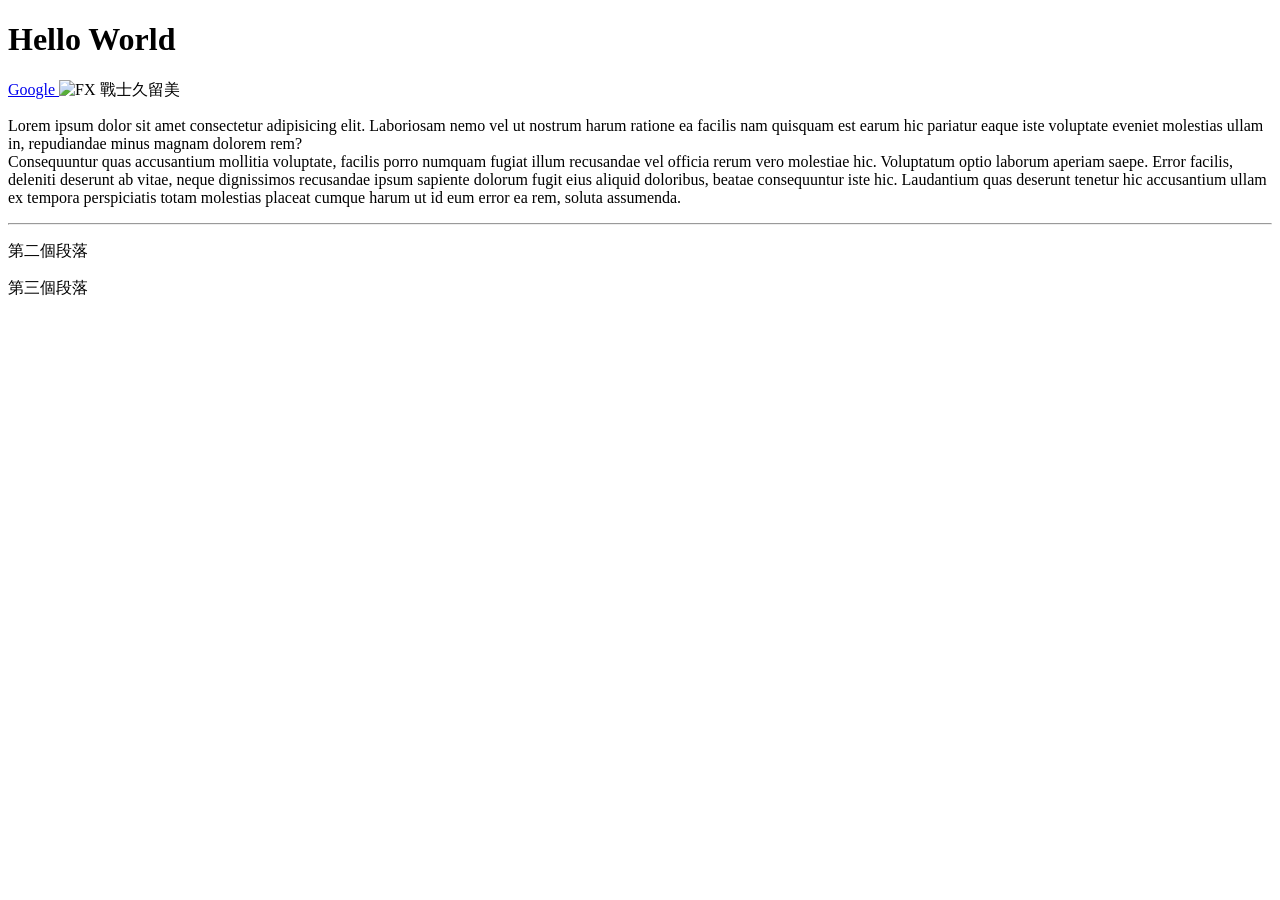
==== index.html @ 66f6ef9d "1.6 p 段落內使用 <br />" ====
<!doctype html>
<html lang="zh-TW">
  <head>
    <meta charset="UTF-8" />
    <meta name="viewport" content="width=device-width, initial-scale=1.0" />
    <title>我的履歷</title>
  </head>
  <body>
    <h1>Hello World</h1>
    <a href="https://www.google.com" target="_blank"> Google </a>
    <img
      title="FX 戰士久留美"
      alt="FX 戰士久留美"
      src="https://thumb.wikimedia.org/wikipedia/commons/thumb/c/c0/FX_Fighter_Kurumi-chan_Animation_logo.svg/250px-FX_Fighter_Kurumi-chan_Animation_logo.svg.png?utm_source=zh.wikipedia.org&utm_campaign=parser&utm_content=thumbnail"
    />
    <p>
      Lorem ipsum dolor sit amet consectetur adipisicing elit. Laboriosam nemo
      vel ut nostrum harum ratione ea facilis nam quisquam est earum hic
      pariatur eaque iste voluptate eveniet molestias ullam in, repudiandae
      minus magnam dolorem rem?<br />
      Consequuntur quas accusantium mollitia voluptate, facilis porro numquam
      fugiat illum recusandae vel officia rerum vero molestiae hic. Voluptatum
      optio laborum aperiam saepe. Error facilis, deleniti deserunt ab vitae,
      neque dignissimos recusandae ipsum sapiente dolorum fugit eius aliquid
      doloribus, beatae consequuntur iste hic. Laudantium quas deserunt tenetur
      hic accusantium ullam ex tempora perspiciatis totam molestias placeat
      cumque harum ut id eum error ea rem, soluta assumenda.
    </p>
    <hr />
    <p>第二個段落</p>
    <p>第三個段落</p>
  </body>
</html>
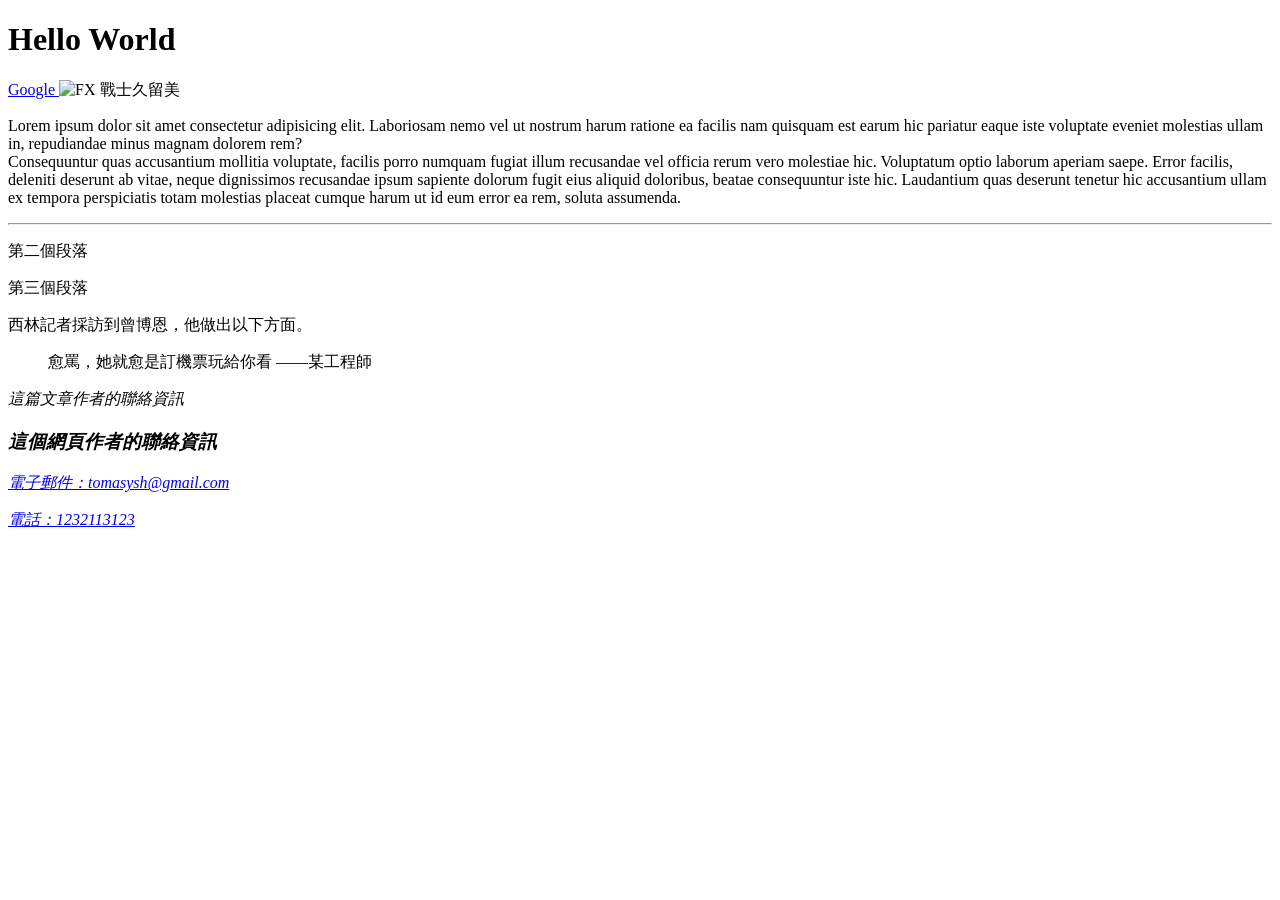
==== commit 33456f4e: "1.7: 加上 address (最接近的 body or article 標籤作者的聯絡資訊)" ====
--- a/index.html
+++ b/index.html
@@ -29,5 +29,21 @@
     <hr />
     <p>第二個段落</p>
     <p>第三個段落</p>
+    <article>
+      西林記者採訪到曾博恩，他做出以下方面。
+      <blockquote
+        cite="https://www.msn.com/zh-tw/news/other/%E4%B8%8D%E5%8F%AA2800%E8%90%AC-%E6%97%85%E9%81%8A%E8%B2%BB-%E5%B7%A5%E7%A8%8B%E5%B8%AB%E8%A9%A6%E7%AE%97-%E9%A4%8A%E5%BE%90%E4%BD%B3%E9%9D%925%E5%B9%B4-%E7%B8%BD%E8%8A%B1%E8%B2%BB-%E8%AB%8B%E8%BE%AD%E5%83%91%E5%A7%94%E6%9C%83%E4%BA%8B%E6%83%85%E9%82%84%E6%B2%92%E5%AE%8C/ar-AA2elQPJ?ocid=msedgntp&pc=U531&cvid=6ad1b9d8d821412d969d50e1b9ef2895&ei=14"
+      >
+        愈罵，她就愈是訂機票玩給你看 ——某工程師
+      </blockquote>
+      <address>這篇文章作者的聯絡資訊</address>
+    </article>
+    <address>
+      <h3>這個網頁作者的聯絡資訊</h3>
+      <p>
+        <a href="mailto:tomasysh@gmail.clom">電子郵件：tomasysh@gmail.com</a>
+      </p>
+      <p><a href="tel:+12321321321">電話：1232113123</a></p>
+    </address>
   </body>
 </html>
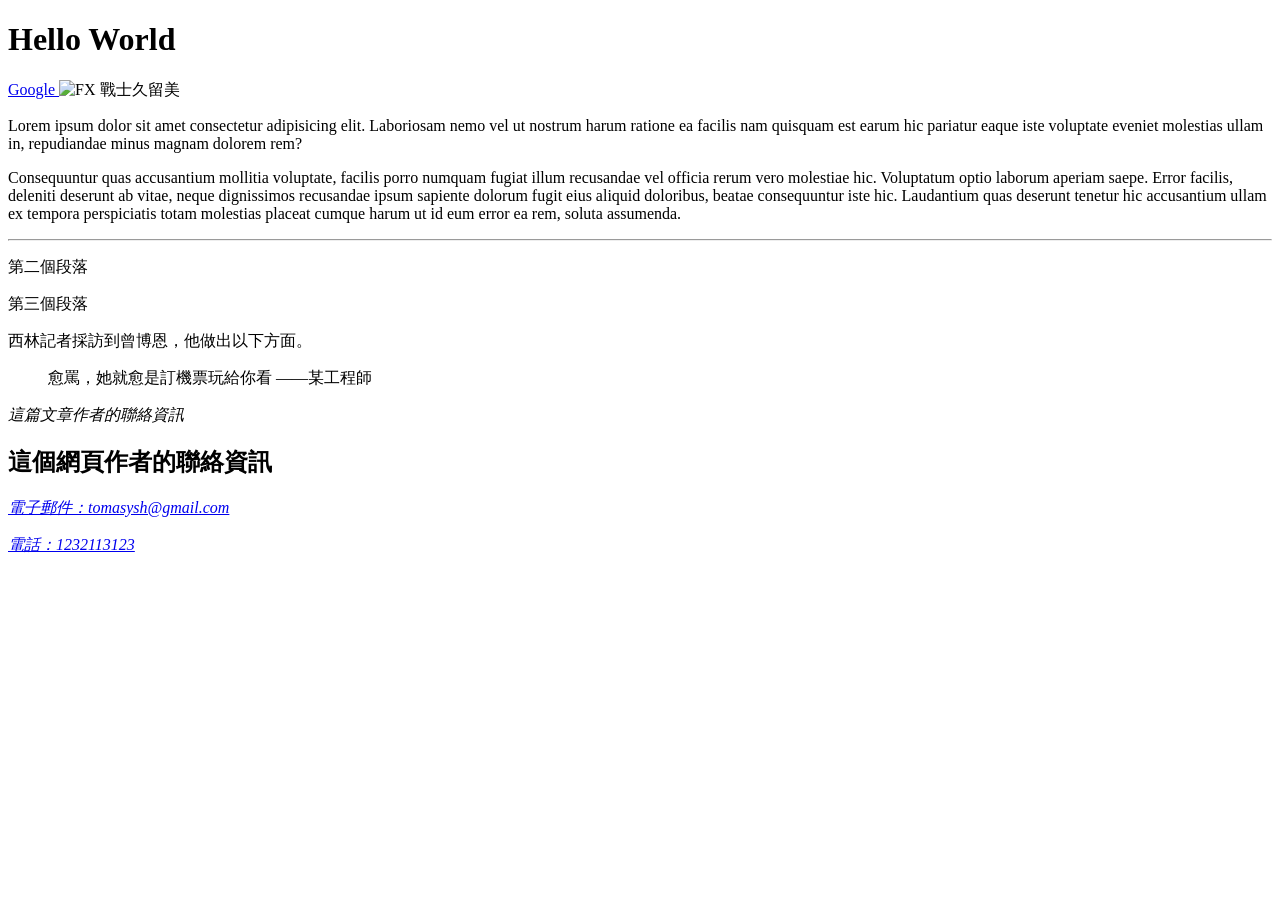
==== commit f6042320: "1.9 codex 幫我加上 header, main, footer" ====
--- a/index.html
+++ b/index.html
@@ -6,44 +6,52 @@
     <title>我的履歷</title>
   </head>
   <body>
-    <h1>Hello World</h1>
-    <a href="https://www.google.com" target="_blank"> Google </a>
-    <img
-      title="FX 戰士久留美"
-      alt="FX 戰士久留美"
-      src="https://thumb.wikimedia.org/wikipedia/commons/thumb/c/c0/FX_Fighter_Kurumi-chan_Animation_logo.svg/250px-FX_Fighter_Kurumi-chan_Animation_logo.svg.png?utm_source=zh.wikipedia.org&utm_campaign=parser&utm_content=thumbnail"
-    />
-    <p>
-      Lorem ipsum dolor sit amet consectetur adipisicing elit. Laboriosam nemo
-      vel ut nostrum harum ratione ea facilis nam quisquam est earum hic
-      pariatur eaque iste voluptate eveniet molestias ullam in, repudiandae
-      minus magnam dolorem rem?<br />
-      Consequuntur quas accusantium mollitia voluptate, facilis porro numquam
-      fugiat illum recusandae vel officia rerum vero molestiae hic. Voluptatum
-      optio laborum aperiam saepe. Error facilis, deleniti deserunt ab vitae,
-      neque dignissimos recusandae ipsum sapiente dolorum fugit eius aliquid
-      doloribus, beatae consequuntur iste hic. Laudantium quas deserunt tenetur
-      hic accusantium ullam ex tempora perspiciatis totam molestias placeat
-      cumque harum ut id eum error ea rem, soluta assumenda.
-    </p>
-    <hr />
-    <p>第二個段落</p>
-    <p>第三個段落</p>
-    <article>
-      西林記者採訪到曾博恩，他做出以下方面。
-      <blockquote
-        cite="https://www.msn.com/zh-tw/news/other/%E4%B8%8D%E5%8F%AA2800%E8%90%AC-%E6%97%85%E9%81%8A%E8%B2%BB-%E5%B7%A5%E7%A8%8B%E5%B8%AB%E8%A9%A6%E7%AE%97-%E9%A4%8A%E5%BE%90%E4%BD%B3%E9%9D%925%E5%B9%B4-%E7%B8%BD%E8%8A%B1%E8%B2%BB-%E8%AB%8B%E8%BE%AD%E5%83%91%E5%A7%94%E6%9C%83%E4%BA%8B%E6%83%85%E9%82%84%E6%B2%92%E5%AE%8C/ar-AA2elQPJ?ocid=msedgntp&pc=U531&cvid=6ad1b9d8d821412d969d50e1b9ef2895&ei=14"
-      >
-        愈罵，她就愈是訂機票玩給你看 ——某工程師
-      </blockquote>
-      <address>這篇文章作者的聯絡資訊</address>
-    </article>
-    <address>
-      <h3>這個網頁作者的聯絡資訊</h3>
+    <header>
+      <h1>Hello World</h1>
+    </header>
+    <main>
+      <a href="https://www.google.com" target="_blank"> Google </a>
+      <img
+        title="FX 戰士久留美"
+        alt="FX 戰士久留美"
+        src="https://thumb.wikimedia.org/wikipedia/commons/thumb/c/c0/FX_Fighter_Kurumi-chan_Animation_logo.svg/250px-FX_Fighter_Kurumi-chan_Animation_logo.svg.png?utm_source=zh.wikipedia.org&utm_campaign=parser&utm_content=thumbnail"
+      />
       <p>
-        <a href="mailto:tomasysh@gmail.clom">電子郵件：tomasysh@gmail.com</a>
+        Lorem ipsum dolor sit amet consectetur adipisicing elit. Laboriosam nemo
+        vel ut nostrum harum ratione ea facilis nam quisquam est earum hic
+        pariatur eaque iste voluptate eveniet molestias ullam in, repudiandae
+        minus magnam dolorem rem?
       </p>
-      <p><a href="tel:+12321321321">電話：1232113123</a></p>
-    </address>
+      <p>
+        Consequuntur quas accusantium mollitia voluptate, facilis porro numquam
+        fugiat illum recusandae vel officia rerum vero molestiae hic. Voluptatum
+        optio laborum aperiam saepe. Error facilis, deleniti deserunt ab vitae,
+        neque dignissimos recusandae ipsum sapiente dolorum fugit eius aliquid
+        doloribus, beatae consequuntur iste hic. Laudantium quas deserunt tenetur
+        hic accusantium ullam ex tempora perspiciatis totam molestias placeat
+        cumque harum ut id eum error ea rem, soluta assumenda.
+      </p>
+      <hr />
+      <p>第二個段落</p>
+      <p>第三個段落</p>
+      <article>
+        <p>西林記者採訪到曾博恩，他做出以下方面。</p>
+        <blockquote
+          cite="https://www.msn.com/zh-tw/news/other/%E4%B8%8D%E5%8F%AA2800%E8%90%AC-%E6%97%85%E9%81%8A%E8%B2%BB-%E5%B7%A5%E7%A8%8B%E5%B8%AB%E8%A9%A6%E7%AE%97-%E9%A4%8A%E5%BE%90%E4%BD%B3%E9%9D%925%E5%B9%B4-%E7%B8%BD%E8%8A%B1%E8%B2%BB-%E8%AB%8B%E8%BE%AD%E5%83%91%E5%A7%94%E6%9C%83%E4%BA%8B%E6%83%85%E9%82%84%E6%B2%92%E5%AE%8C/ar-AA2elQPJ?ocid=msedgntp&pc=U531&cvid=6ad1b9d8d821412d969d50e1b9ef2895&ei=14"
+        >
+          <p>愈罵，她就愈是訂機票玩給你看 ——某工程師</p>
+        </blockquote>
+        <address>這篇文章作者的聯絡資訊</address>
+      </article>
+    </main>
+    <footer>
+      <h2>這個網頁作者的聯絡資訊</h2>
+      <address>
+        <p>
+          <a href="mailto:tomasysh@gmail.com">電子郵件：tomasysh@gmail.com</a>
+        </p>
+        <p><a href="tel:+12321321321">電話：1232113123</a></p>
+      </address>
+    </footer>
   </body>
 </html>
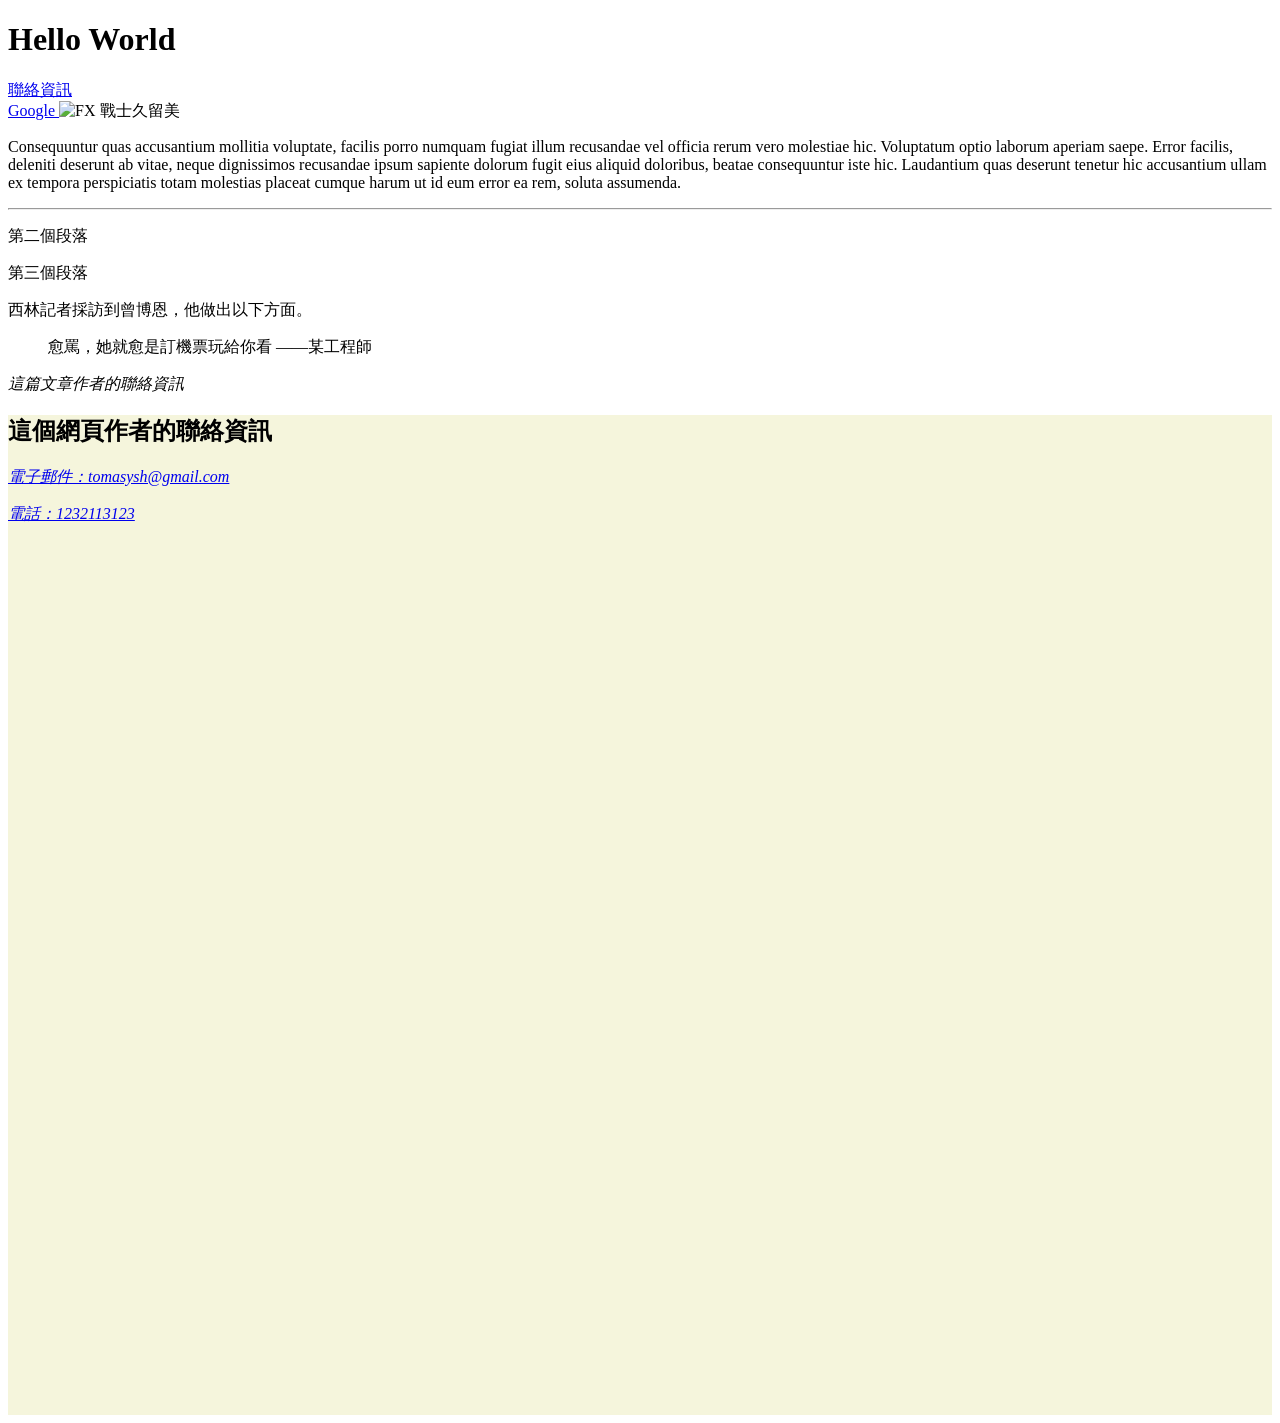
==== commit 1a9a08a4: "1.10 demo <a> 搭配 id 導航" ====
--- a/index.html
+++ b/index.html
@@ -8,6 +8,7 @@
   <body>
     <header>
       <h1>Hello World</h1>
+      <a href="#contact">聯絡資訊</a>
     </header>
     <main>
       <a href="https://www.google.com" target="_blank"> Google </a>
@@ -16,20 +17,20 @@
         alt="FX 戰士久留美"
         src="https://thumb.wikimedia.org/wikipedia/commons/thumb/c/c0/FX_Fighter_Kurumi-chan_Animation_logo.svg/250px-FX_Fighter_Kurumi-chan_Animation_logo.svg.png?utm_source=zh.wikipedia.org&utm_campaign=parser&utm_content=thumbnail"
       />
-      <p>
+      <!-- <p>
         Lorem ipsum dolor sit amet consectetur adipisicing elit. Laboriosam nemo
         vel ut nostrum harum ratione ea facilis nam quisquam est earum hic
         pariatur eaque iste voluptate eveniet molestias ullam in, repudiandae
         minus magnam dolorem rem?
-      </p>
+      </p> -->
       <p>
         Consequuntur quas accusantium mollitia voluptate, facilis porro numquam
         fugiat illum recusandae vel officia rerum vero molestiae hic. Voluptatum
         optio laborum aperiam saepe. Error facilis, deleniti deserunt ab vitae,
         neque dignissimos recusandae ipsum sapiente dolorum fugit eius aliquid
-        doloribus, beatae consequuntur iste hic. Laudantium quas deserunt tenetur
-        hic accusantium ullam ex tempora perspiciatis totam molestias placeat
-        cumque harum ut id eum error ea rem, soluta assumenda.
+        doloribus, beatae consequuntur iste hic. Laudantium quas deserunt
+        tenetur hic accusantium ullam ex tempora perspiciatis totam molestias
+        placeat cumque harum ut id eum error ea rem, soluta assumenda.
       </p>
       <hr />
       <p>第二個段落</p>
@@ -44,7 +45,7 @@
         <address>這篇文章作者的聯絡資訊</address>
       </article>
     </main>
-    <footer>
+    <footer id="contact" style="height: 1000px; background-color: beige">
       <h2>這個網頁作者的聯絡資訊</h2>
       <address>
         <p>
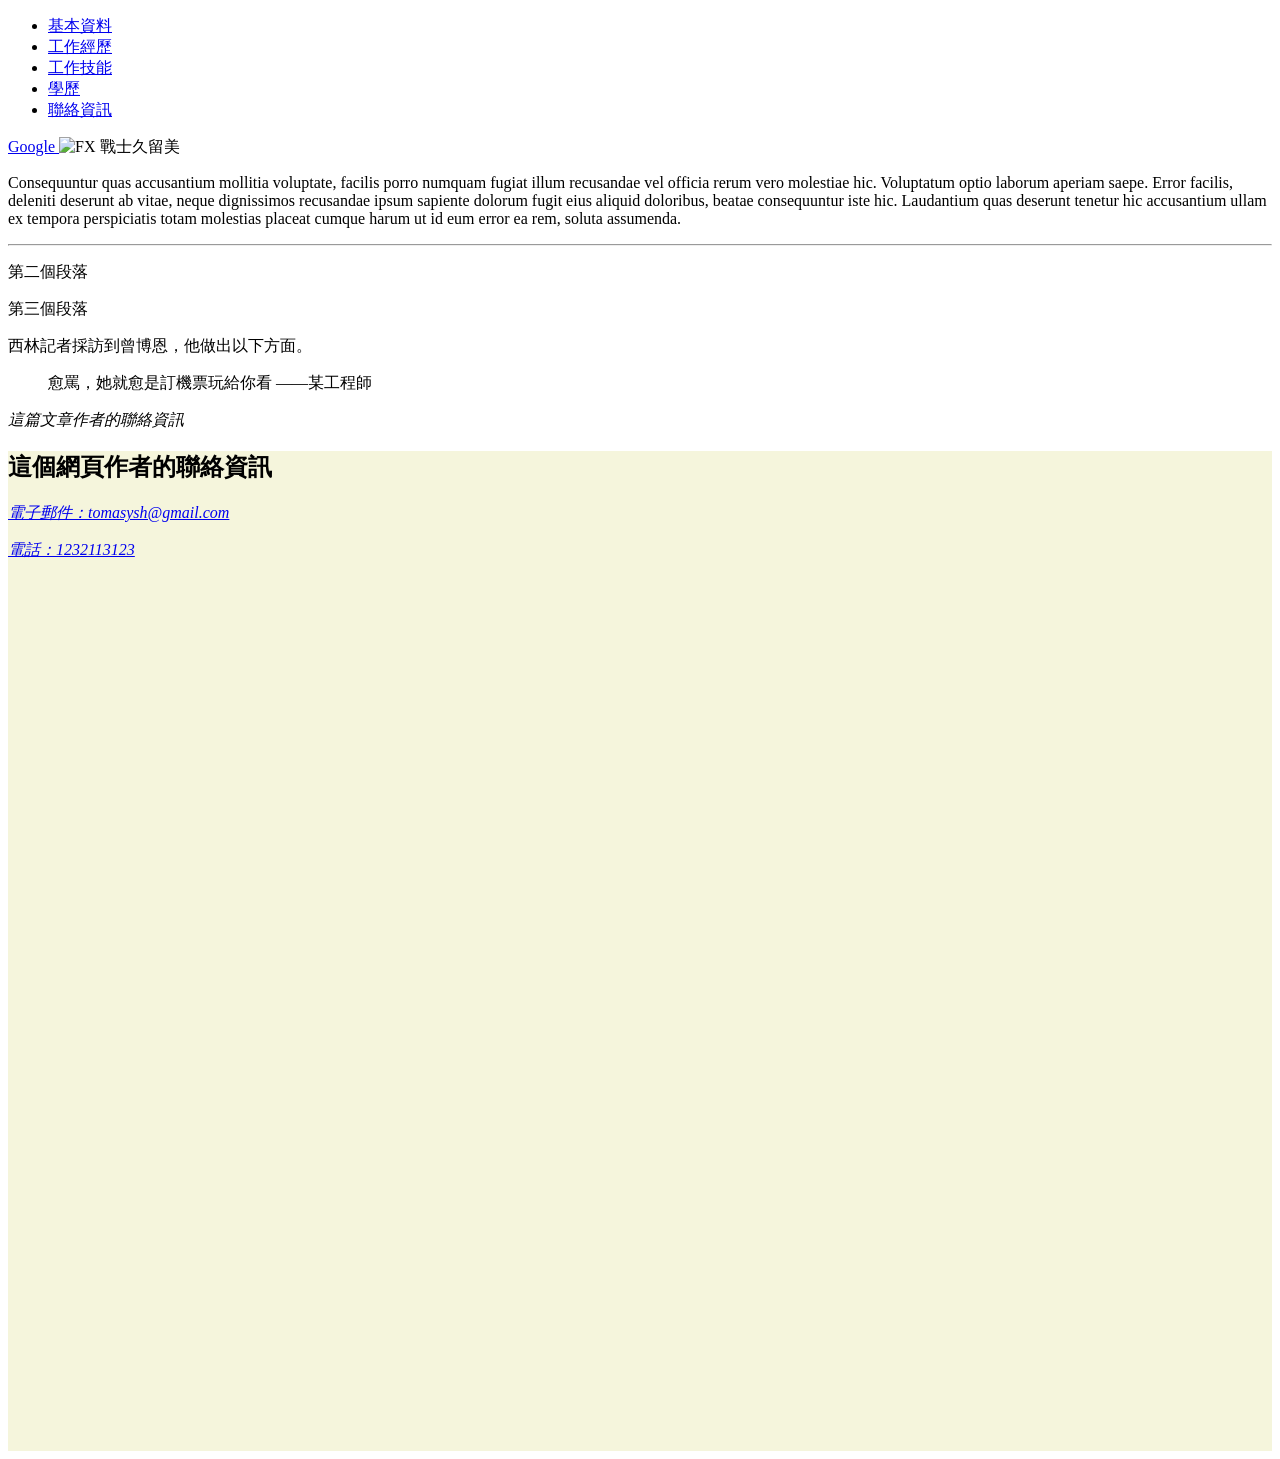
==== commit 1b9d7bc8: "1.11 新增 nav 選單列" ====
--- a/index.html
+++ b/index.html
@@ -6,9 +6,30 @@
     <title>我的履歷</title>
   </head>
   <body>
-    <header>
+    <!-- <header>
       <h1>Hello World</h1>
       <a href="#contact">聯絡資訊</a>
+    </header> -->
+    <header>
+      <nav>
+        <ul>
+          <li>
+            <a href="#basicInfo">基本資料</a>
+          </li>
+          <li>
+            <a href="#workExperience">工作經歷</a>
+          </li>
+          <li>
+            <a href="#workSkills">工作技能</a>
+          </li>
+          <li>
+            <a href="#education">學歷</a>
+          </li>
+          <li>
+            <a href="#contact">聯絡資訊</a>
+          </li>
+        </ul>
+      </nav>
     </header>
     <main>
       <a href="https://www.google.com" target="_blank"> Google </a>
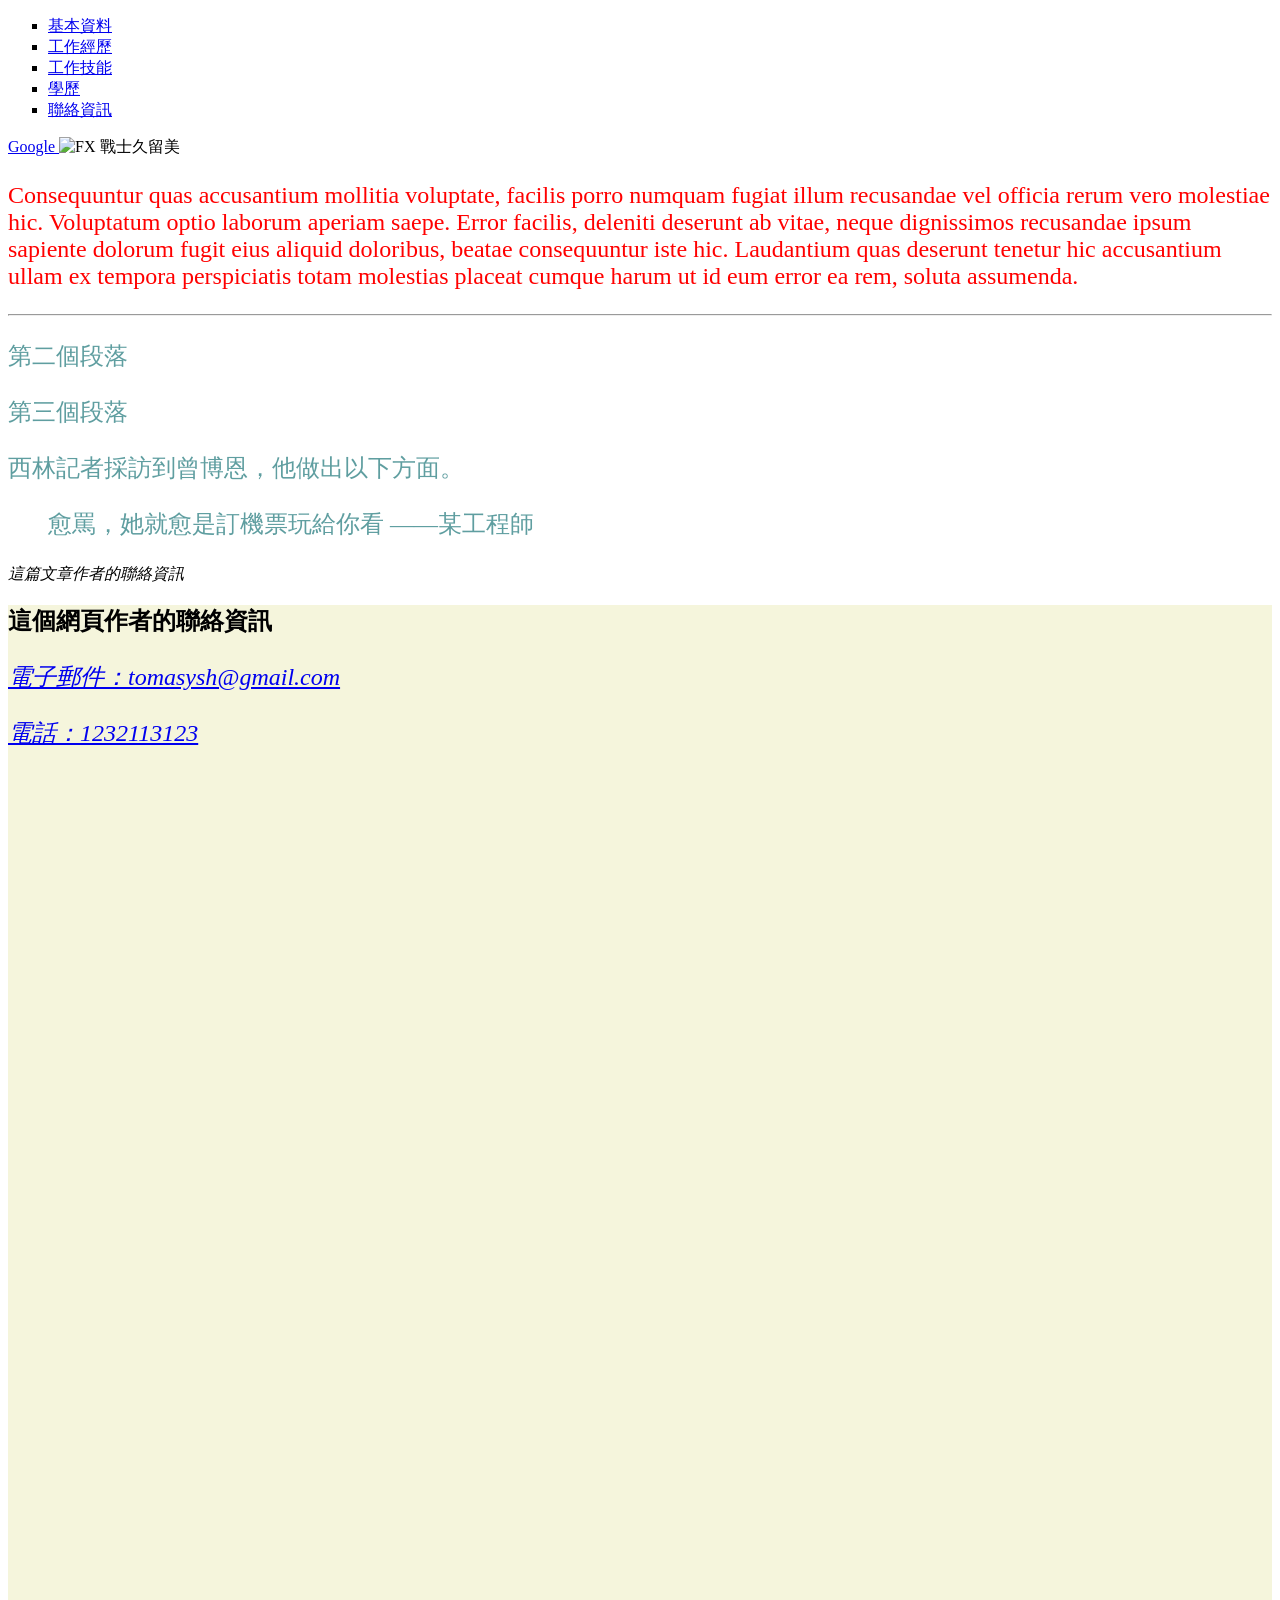
==== commit 15f574a1: "2.1: add demo-css.html" ====
--- a/index.html
+++ b/index.html
@@ -4,6 +4,8 @@
     <meta charset="UTF-8" />
     <meta name="viewport" content="width=device-width, initial-scale=1.0" />
     <title>我的履歷</title>
+    <link rel="stylesheet" href="style.css" />
+    <link rel="stylesheet" href="style2.css" />
   </head>
   <body>
     <!-- <header>
@@ -44,7 +46,7 @@
         pariatur eaque iste voluptate eveniet molestias ullam in, repudiandae
         minus magnam dolorem rem?
       </p> -->
-      <p>
+      <p id="firstP" style="color: red">
         Consequuntur quas accusantium mollitia voluptate, facilis porro numquam
         fugiat illum recusandae vel officia rerum vero molestiae hic. Voluptatum
         optio laborum aperiam saepe. Error facilis, deleniti deserunt ab vitae,
--- a/style.css
+++ b/style.css
@@ -0,0 +1,13 @@
+/* CSS 使用規則 */
+#firstP {
+  color: blue;
+}
+
+p {
+  color: cadetblue;
+  font-size: 24px;
+}
+
+ul {
+  list-style-type: square;
+}
--- a/style2.css
+++ b/style2.css
@@ -0,0 +1,3 @@
+p {
+  list-style-type: circle;
+}
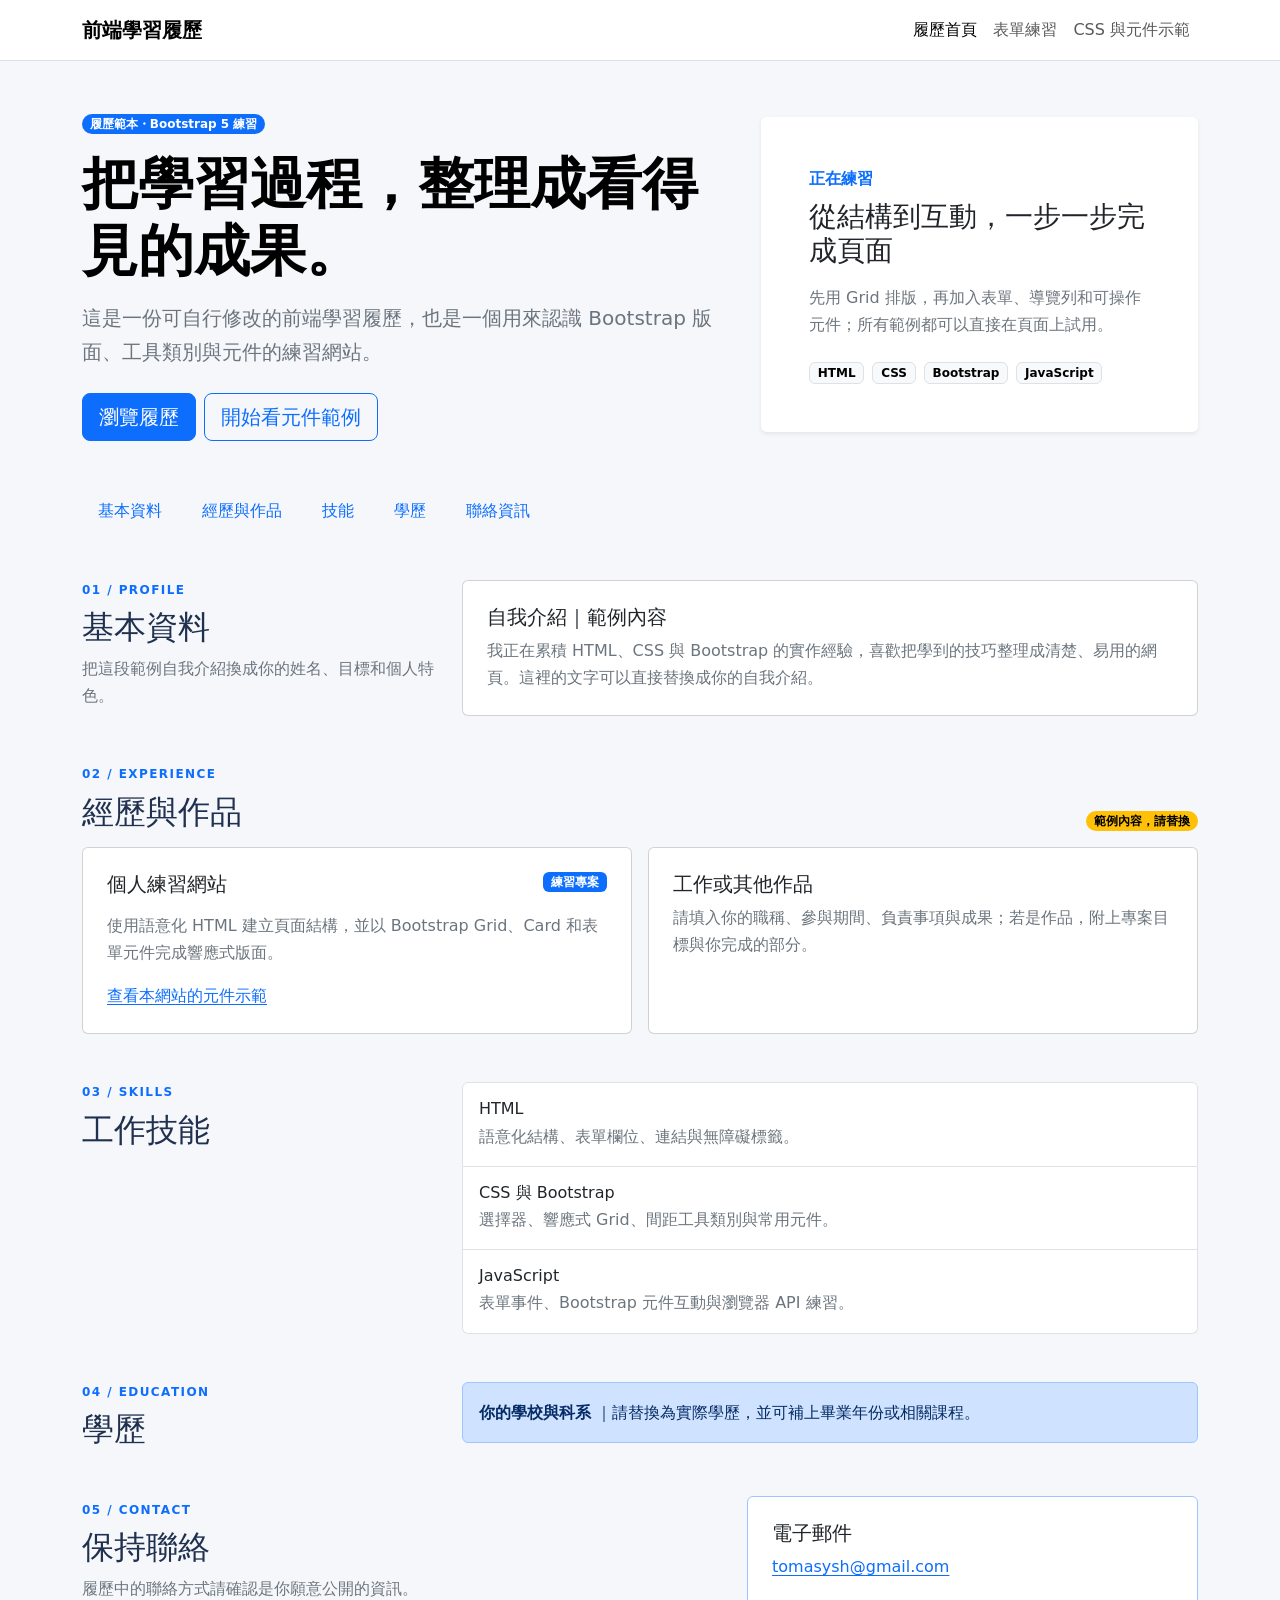
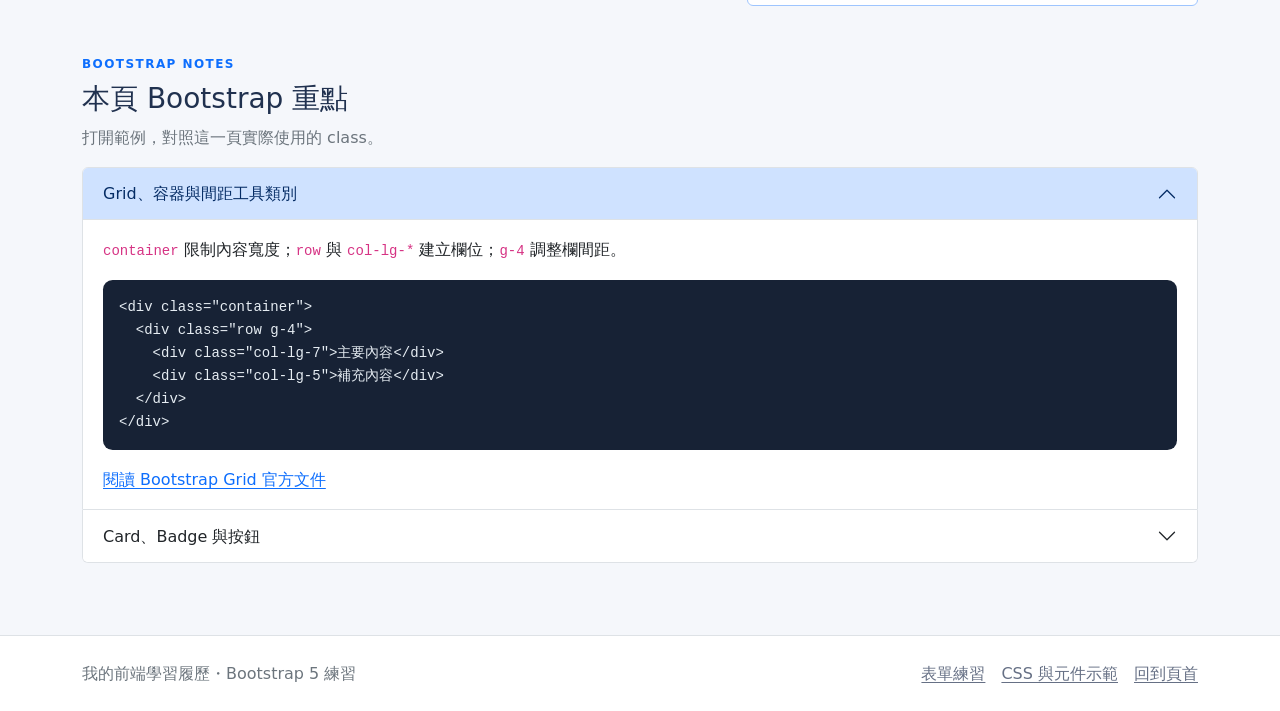
==== commit c58540d8: "2.6 請 ai 根據 bootstrap 調整網頁樣式" ====
--- a/index.html
+++ b/index.html
@@ -3,79 +3,285 @@
   <head>
     <meta charset="UTF-8" />
     <meta name="viewport" content="width=device-width, initial-scale=1.0" />
-    <title>我的履歷</title>
+    <meta
+      name="description"
+      content="一份履歷與前端學習練習，示範 Bootstrap 5 的響應式版面與常用元件。"
+    />
+    <link rel="icon" type="image/svg+xml" href="favicon.svg" />
+    <title>我的前端學習履歷</title>
+    <link
+      href="https://cdn.jsdelivr.net/npm/bootstrap@5.3.8/dist/css/bootstrap.min.css"
+      rel="stylesheet"
+      integrity="sha384-sRIl4kxILFvY47J16cr9ZwB07vP4J8+LH7qKQnuqkuIAvNWLzeN8tE5YBujZqJLB"
+      crossorigin="anonymous"
+    />
     <link rel="stylesheet" href="style.css" />
-    <link rel="stylesheet" href="style2.css" />
   </head>
   <body>
-    <!-- <header>
-      <h1>Hello World</h1>
-      <a href="#contact">聯絡資訊</a>
-    </header> -->
+    <a class="visually-hidden-focusable skip-link" href="#main-content">跳到主要內容</a>
+
     <header>
-      <nav>
-        <ul>
-          <li>
-            <a href="#basicInfo">基本資料</a>
-          </li>
-          <li>
-            <a href="#workExperience">工作經歷</a>
-          </li>
-          <li>
-            <a href="#workSkills">工作技能</a>
-          </li>
-          <li>
-            <a href="#education">學歷</a>
-          </li>
-          <li>
-            <a href="#contact">聯絡資訊</a>
-          </li>
-        </ul>
+      <nav class="navbar navbar-expand-lg bg-white border-bottom sticky-top" aria-label="主要導覽">
+        <div class="container">
+          <a class="navbar-brand fw-bold" href="index.html">前端學習履歷</a>
+          <button
+            class="navbar-toggler"
+            type="button"
+            data-bs-toggle="collapse"
+            data-bs-target="#siteNavigation"
+            aria-controls="siteNavigation"
+            aria-expanded="false"
+            aria-label="切換導覽"
+          >
+            <span class="navbar-toggler-icon"></span>
+          </button>
+          <div class="collapse navbar-collapse" id="siteNavigation">
+            <ul class="navbar-nav ms-auto mb-2 mb-lg-0">
+              <li class="nav-item">
+                <a class="nav-link active" aria-current="page" href="index.html">履歷首頁</a>
+              </li>
+              <li class="nav-item"><a class="nav-link" href="form.html">表單練習</a></li>
+              <li class="nav-item"><a class="nav-link" href="demo-css.html">CSS 與元件示範</a></li>
+            </ul>
+          </div>
+        </div>
       </nav>
     </header>
-    <main>
-      <a href="https://www.google.com" target="_blank"> Google </a>
-      <img
-        title="FX 戰士久留美"
-        alt="FX 戰士久留美"
-        src="https://thumb.wikimedia.org/wikipedia/commons/thumb/c/c0/FX_Fighter_Kurumi-chan_Animation_logo.svg/250px-FX_Fighter_Kurumi-chan_Animation_logo.svg.png?utm_source=zh.wikipedia.org&utm_campaign=parser&utm_content=thumbnail"
-      />
-      <!-- <p>
-        Lorem ipsum dolor sit amet consectetur adipisicing elit. Laboriosam nemo
-        vel ut nostrum harum ratione ea facilis nam quisquam est earum hic
-        pariatur eaque iste voluptate eveniet molestias ullam in, repudiandae
-        minus magnam dolorem rem?
-      </p> -->
-      <p id="firstP" style="color: red">
-        Consequuntur quas accusantium mollitia voluptate, facilis porro numquam
-        fugiat illum recusandae vel officia rerum vero molestiae hic. Voluptatum
-        optio laborum aperiam saepe. Error facilis, deleniti deserunt ab vitae,
-        neque dignissimos recusandae ipsum sapiente dolorum fugit eius aliquid
-        doloribus, beatae consequuntur iste hic. Laudantium quas deserunt
-        tenetur hic accusantium ullam ex tempora perspiciatis totam molestias
-        placeat cumque harum ut id eum error ea rem, soluta assumenda.
-      </p>
-      <hr />
-      <p>第二個段落</p>
-      <p>第三個段落</p>
-      <article>
-        <p>西林記者採訪到曾博恩，他做出以下方面。</p>
-        <blockquote
-          cite="https://www.msn.com/zh-tw/news/other/%E4%B8%8D%E5%8F%AA2800%E8%90%AC-%E6%97%85%E9%81%8A%E8%B2%BB-%E5%B7%A5%E7%A8%8B%E5%B8%AB%E8%A9%A6%E7%AE%97-%E9%A4%8A%E5%BE%90%E4%BD%B3%E9%9D%925%E5%B9%B4-%E7%B8%BD%E8%8A%B1%E8%B2%BB-%E8%AB%8B%E8%BE%AD%E5%83%91%E5%A7%94%E6%9C%83%E4%BA%8B%E6%83%85%E9%82%84%E6%B2%92%E5%AE%8C/ar-AA2elQPJ?ocid=msedgntp&pc=U531&cvid=6ad1b9d8d821412d969d50e1b9ef2895&ei=14"
-        >
-          <p>愈罵，她就愈是訂機票玩給你看 ——某工程師</p>
-        </blockquote>
-        <address>這篇文章作者的聯絡資訊</address>
-      </article>
+
+    <main id="main-content">
+      <section class="container py-5" aria-labelledby="page-title">
+        <div class="row align-items-center g-4 g-lg-5">
+          <div class="col-lg-7" data-reveal>
+            <span class="badge text-bg-primary rounded-pill mb-3">履歷範本・Bootstrap 5 練習</span>
+            <h1 class="display-4 fw-bold text-body-emphasis mb-3" id="page-title">
+              把學習過程，整理成看得見的成果。
+            </h1>
+            <p class="lead text-secondary mb-4">
+              這是一份可自行修改的前端學習履歷，也是一個用來認識 Bootstrap 版面、工具類別與元件的練習網站。
+            </p>
+            <div class="d-flex flex-wrap gap-2">
+              <a class="btn btn-primary btn-lg" href="#basicInfo">瀏覽履歷</a>
+              <a class="btn btn-outline-primary btn-lg" href="demo-css.html">開始看元件範例</a>
+            </div>
+          </div>
+          <div class="col-lg-5" data-reveal>
+            <div class="card border-0 shadow-sm lift-card">
+              <div class="card-body p-4 p-lg-5">
+                <p class="text-primary fw-semibold mb-2">正在練習</p>
+                <h2 class="h3 card-title mb-3">從結構到互動，一步一步完成頁面</h2>
+                <p class="card-text text-secondary mb-4">
+                  先用 Grid 排版，再加入表單、導覽列和可操作元件；所有範例都可以直接在頁面上試用。
+                </p>
+                <div class="d-flex flex-wrap gap-2" aria-label="練習主題">
+                  <span class="badge text-bg-light border">HTML</span>
+                  <span class="badge text-bg-light border">CSS</span>
+                  <span class="badge text-bg-light border">Bootstrap</span>
+                  <span class="badge text-bg-light border">JavaScript</span>
+                </div>
+              </div>
+            </div>
+          </div>
+        </div>
+      </section>
+
+      <nav class="container pb-4" aria-label="履歷章節">
+        <div class="nav nav-pills flex-wrap gap-2">
+          <a class="nav-link" href="#basicInfo">基本資料</a>
+          <a class="nav-link" href="#workExperience">經歷與作品</a>
+          <a class="nav-link" href="#workSkills">技能</a>
+          <a class="nav-link" href="#education">學歷</a>
+          <a class="nav-link" href="#contact">聯絡資訊</a>
+        </div>
+      </nav>
+
+      <div class="container pb-5">
+        <section class="py-4" id="basicInfo" aria-labelledby="basic-info-title">
+          <div class="row g-4 align-items-stretch">
+            <div class="col-lg-4" data-reveal>
+              <div class="section-heading h-100">
+                <p class="section-kicker">01 / PROFILE</p>
+                <h2 class="h2" id="basic-info-title">基本資料</h2>
+                <p class="text-secondary mb-0">把這段範例自我介紹換成你的姓名、目標和個人特色。</p>
+              </div>
+            </div>
+            <div class="col-lg-8" data-reveal>
+              <div class="card h-100 lift-card">
+                <div class="card-body p-4">
+                  <h3 class="h5 card-title">自我介紹｜範例內容</h3>
+                  <p class="card-text text-secondary mb-0">
+                    我正在累積 HTML、CSS 與 Bootstrap 的實作經驗，喜歡把學到的技巧整理成清楚、易用的網頁。這裡的文字可以直接替換成你的自我介紹。
+                  </p>
+                </div>
+              </div>
+            </div>
+          </div>
+        </section>
+
+        <section class="py-4" id="workExperience" aria-labelledby="experience-title">
+          <div class="d-flex flex-wrap align-items-end justify-content-between gap-3 mb-3" data-reveal>
+            <div class="section-heading">
+              <p class="section-kicker">02 / EXPERIENCE</p>
+              <h2 class="h2 mb-0" id="experience-title">經歷與作品</h2>
+            </div>
+            <span class="badge rounded-pill text-bg-warning">範例內容，請替換</span>
+          </div>
+          <div class="row g-3">
+            <div class="col-md-6" data-reveal>
+              <article class="card h-100 lift-card">
+                <div class="card-body p-4">
+                  <div class="d-flex justify-content-between align-items-start gap-2 mb-3">
+                    <h3 class="h5 card-title mb-0">個人練習網站</h3>
+                    <span class="badge text-bg-primary">練習專案</span>
+                  </div>
+                  <p class="card-text text-secondary">
+                    使用語意化 HTML 建立頁面結構，並以 Bootstrap Grid、Card 和表單元件完成響應式版面。
+                  </p>
+                  <a class="card-link" href="demo-css.html">查看本網站的元件示範</a>
+                </div>
+              </article>
+            </div>
+            <div class="col-md-6" data-reveal>
+              <article class="card h-100 lift-card">
+                <div class="card-body p-4">
+                  <h3 class="h5 card-title">工作或其他作品</h3>
+                  <p class="card-text text-secondary mb-0">
+                    請填入你的職稱、參與期間、負責事項與成果；若是作品，附上專案目標與你完成的部分。
+                  </p>
+                </div>
+              </article>
+            </div>
+          </div>
+        </section>
+
+        <section class="py-4" id="workSkills" aria-labelledby="skills-title">
+          <div class="row g-4">
+            <div class="col-lg-4" data-reveal>
+              <div class="section-heading">
+                <p class="section-kicker">03 / SKILLS</p>
+                <h2 class="h2 mb-0" id="skills-title">工作技能</h2>
+              </div>
+            </div>
+            <div class="col-lg-8" data-reveal>
+              <div class="list-group">
+                <div class="list-group-item p-3">
+                  <h3 class="h6 mb-1">HTML</h3>
+                  <p class="text-secondary mb-0">語意化結構、表單欄位、連結與無障礙標籤。</p>
+                </div>
+                <div class="list-group-item p-3">
+                  <h3 class="h6 mb-1">CSS 與 Bootstrap</h3>
+                  <p class="text-secondary mb-0">選擇器、響應式 Grid、間距工具類別與常用元件。</p>
+                </div>
+                <div class="list-group-item p-3">
+                  <h3 class="h6 mb-1">JavaScript</h3>
+                  <p class="text-secondary mb-0">表單事件、Bootstrap 元件互動與瀏覽器 API 練習。</p>
+                </div>
+              </div>
+            </div>
+          </div>
+        </section>
+
+        <section class="py-4" id="education" aria-labelledby="education-title">
+          <div class="row g-4">
+            <div class="col-lg-4" data-reveal>
+              <div class="section-heading">
+                <p class="section-kicker">04 / EDUCATION</p>
+                <h2 class="h2 mb-0" id="education-title">學歷</h2>
+              </div>
+            </div>
+            <div class="col-lg-8" data-reveal>
+              <div class="alert alert-primary mb-0" role="note">
+                <span class="fw-semibold">你的學校與科系</span>
+                <span>｜請替換為實際學歷，並可補上畢業年份或相關課程。</span>
+              </div>
+            </div>
+          </div>
+        </section>
+
+        <section class="py-4" id="contact" aria-labelledby="contact-title">
+          <div class="row g-4 align-items-center">
+            <div class="col-lg-7" data-reveal>
+              <p class="section-kicker">05 / CONTACT</p>
+              <h2 class="h2" id="contact-title">保持聯絡</h2>
+              <p class="text-secondary mb-lg-0">履歷中的聯絡方式請確認是你願意公開的資訊。</p>
+            </div>
+            <div class="col-lg-5" data-reveal>
+              <div class="card border-primary-subtle lift-card">
+                <div class="card-body p-4">
+                  <h3 class="h5 card-title">電子郵件</h3>
+                  <a href="mailto:tomasysh@gmail.com">tomasysh@gmail.com</a>
+                </div>
+              </div>
+            </div>
+          </div>
+        </section>
+
+        <section class="py-4" aria-labelledby="learning-notes-title">
+          <div class="section-heading mb-3" data-reveal>
+            <p class="section-kicker">BOOTSTRAP NOTES</p>
+            <h2 class="h3" id="learning-notes-title">本頁 Bootstrap 重點</h2>
+            <p class="text-secondary mb-0">打開範例，對照這一頁實際使用的 class。</p>
+          </div>
+          <div class="accordion" id="homeLessons" data-reveal>
+            <div class="accordion-item">
+              <h3 class="accordion-header" id="homeGridHeading">
+                <button class="accordion-button" type="button" data-bs-toggle="collapse" data-bs-target="#homeGridLesson" aria-expanded="true" aria-controls="homeGridLesson">
+                  Grid、容器與間距工具類別
+                </button>
+              </h3>
+              <div id="homeGridLesson" class="accordion-collapse collapse show" aria-labelledby="homeGridHeading" data-bs-parent="#homeLessons">
+                <div class="accordion-body">
+                  <p><code>container</code> 限制內容寬度；<code>row</code> 與 <code>col-lg-*</code> 建立欄位；<code>g-4</code> 調整欄間距。</p>
+                  <pre class="code-sample"><code>&lt;div class="container"&gt;
+  &lt;div class="row g-4"&gt;
+    &lt;div class="col-lg-7"&gt;主要內容&lt;/div&gt;
+    &lt;div class="col-lg-5"&gt;補充內容&lt;/div&gt;
+  &lt;/div&gt;
+&lt;/div&gt;</code></pre>
+                  <a href="https://getbootstrap.com/docs/5.3/layout/grid/" target="_blank" rel="noreferrer">閱讀 Bootstrap Grid 官方文件</a>
+                </div>
+              </div>
+            </div>
+            <div class="accordion-item">
+              <h3 class="accordion-header" id="homeCardHeading">
+                <button class="accordion-button collapsed" type="button" data-bs-toggle="collapse" data-bs-target="#homeCardLesson" aria-expanded="false" aria-controls="homeCardLesson">
+                  Card、Badge 與按鈕
+                </button>
+              </h3>
+              <div id="homeCardLesson" class="accordion-collapse collapse" aria-labelledby="homeCardHeading" data-bs-parent="#homeLessons">
+                <div class="accordion-body">
+                  <p>Card 組織一段內容，Badge 表示分類，Button class 可建立主要或次要操作。</p>
+                  <pre class="code-sample"><code>&lt;article class="card"&gt;
+  &lt;div class="card-body"&gt;
+    &lt;span class="badge text-bg-primary"&gt;練習專案&lt;/span&gt;
+    &lt;h3 class="card-title"&gt;作品名稱&lt;/h3&gt;
+    &lt;a class="btn btn-outline-primary" href="#"&gt;了解更多&lt;/a&gt;
+  &lt;/div&gt;
+&lt;/article&gt;</code></pre>
+                  <a href="https://getbootstrap.com/docs/5.3/components/card/" target="_blank" rel="noreferrer">閱讀 Bootstrap Card 官方文件</a>
+                </div>
+              </div>
+            </div>
+          </div>
+        </section>
+      </div>
     </main>
-    <footer id="contact" style="height: 1000px; background-color: beige">
-      <h2>這個網頁作者的聯絡資訊</h2>
-      <address>
-        <p>
-          <a href="mailto:tomasysh@gmail.com">電子郵件：tomasysh@gmail.com</a>
-        </p>
-        <p><a href="tel:+12321321321">電話：1232113123</a></p>
-      </address>
+
+    <footer class="site-footer border-top bg-white py-4">
+      <div class="container d-flex flex-column flex-sm-row justify-content-between align-items-start align-items-sm-center gap-2">
+        <p class="mb-0 text-secondary">我的前端學習履歷・Bootstrap 5 練習</p>
+        <div class="d-flex flex-wrap gap-3">
+          <a href="form.html">表單練習</a>
+          <a href="demo-css.html">CSS 與元件示範</a>
+          <a href="#main-content">回到頁首</a>
+        </div>
+      </div>
     </footer>
+
+    <script
+      src="https://cdn.jsdelivr.net/npm/bootstrap@5.3.8/dist/js/bootstrap.bundle.min.js"
+      integrity="sha384-FKyoEForCGlyvwx9Hj09JcYn3nv7wiPVlz7YYwJrWVcXK/BmnVDxM+D2scQbITxI"
+      crossorigin="anonymous"
+    ></script>
+    <script src="script.js"></script>
   </body>
 </html>
--- a/style.css
+++ b/style.css
@@ -1,13 +1,148 @@
-/* CSS 使用規則 */
-#firstP {
-  color: blue;
+:root {
+  color-scheme: light;
+  --site-ink: #20314f;
+  --site-muted: #667085;
+  --site-background: #f5f7fb;
+  --site-primary-soft: #eaf2ff;
 }
 
-p {
-  color: cadetblue;
-  font-size: 24px;
+html {
+  scroll-behavior: smooth;
+  scroll-padding-top: 5rem;
 }
 
-ul {
-  list-style-type: square;
+body {
+  min-height: 100vh;
+  background: var(--site-background);
+  color: var(--site-ink);
+  font-family:
+    system-ui,
+    -apple-system,
+    BlinkMacSystemFont,
+    "Segoe UI",
+    sans-serif;
+  line-height: 1.7;
 }
+
+a {
+  text-underline-offset: 0.2em;
+}
+
+a:focus-visible,
+button:focus-visible,
+input:focus-visible,
+select:focus-visible,
+textarea:focus-visible {
+  outline: 3px solid rgba(13, 110, 253, 0.38);
+  outline-offset: 2px;
+}
+
+main {
+  min-height: 70vh;
+}
+
+.skip-link {
+  z-index: 1080;
+  padding: 0.75rem 1rem;
+  background: #fff;
+  border: 1px solid #dee2e6;
+  border-radius: 0 0 0.5rem 0;
+}
+
+.section-heading {
+  max-width: 42rem;
+}
+
+.section-kicker {
+  margin-bottom: 0.5rem;
+  color: #0d6efd;
+  font-size: 0.75rem;
+  font-weight: 700;
+  letter-spacing: 0.12em;
+}
+
+.site-footer a {
+  color: var(--site-muted);
+}
+
+.site-footer a:hover {
+  color: #0d6efd;
+}
+
+.lift-card {
+  transition:
+    transform 200ms ease,
+    box-shadow 200ms ease;
+}
+
+.lift-card:hover,
+.lift-card:focus-within {
+  transform: translateY(-4px);
+  box-shadow: 0 0.75rem 1.75rem rgba(32, 49, 79, 0.1) !important;
+}
+
+.code-sample {
+  max-width: 100%;
+  overflow-x: auto;
+  padding: 1rem;
+  color: #e6edf3;
+  background: #172235;
+  border-radius: 0.6rem;
+  font-size: 0.875rem;
+  line-height: 1.65;
+  tab-size: 2;
+}
+
+.code-sample code {
+  color: inherit;
+  white-space: pre;
+}
+
+#formSuccess {
+  scroll-margin-block: 1rem;
+}
+
+/* Animations only add a reveal class; all content remains visible without JavaScript. */
+[data-reveal].is-visible {
+  animation: rise-in 520ms cubic-bezier(0.2, 0.7, 0.25, 1) both;
+  animation-delay: var(--reveal-delay, 0ms);
+}
+
+@keyframes rise-in {
+  from {
+    opacity: 0.35;
+    transform: translateY(14px);
+  }
+
+  to {
+    opacity: 1;
+    transform: translateY(0);
+  }
+}
+
+@media (prefers-reduced-motion: reduce) {
+  html {
+    scroll-behavior: auto;
+  }
+
+  *,
+  *::before,
+  *::after {
+    scroll-behavior: auto !important;
+    animation-duration: 0.01ms !important;
+    animation-iteration-count: 1 !important;
+    transition-duration: 0.01ms !important;
+  }
+
+  .lift-card:hover,
+  .lift-card:focus-within {
+    transform: none;
+  }
+}
+
+@media (max-width: 575.98px) {
+  .code-sample {
+    padding: 0.85rem;
+    font-size: 0.8rem;
+  }
+}
